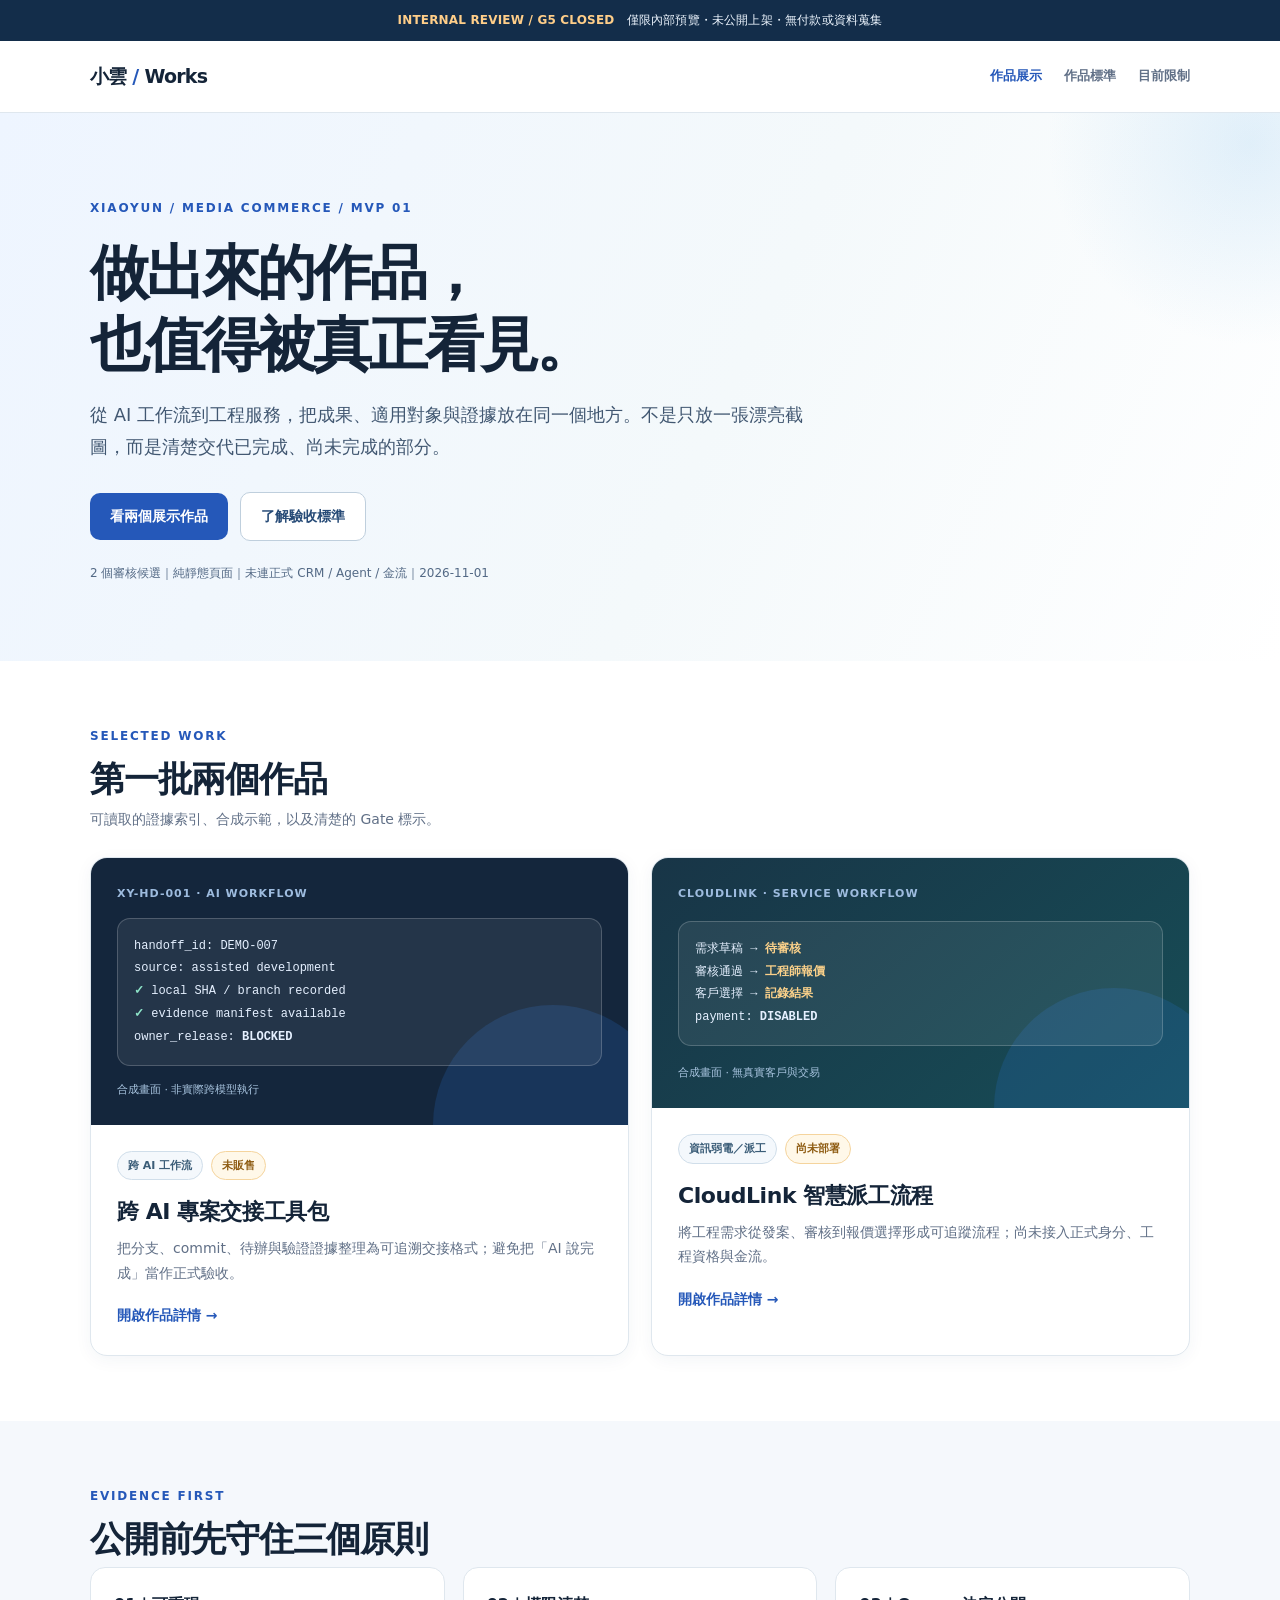
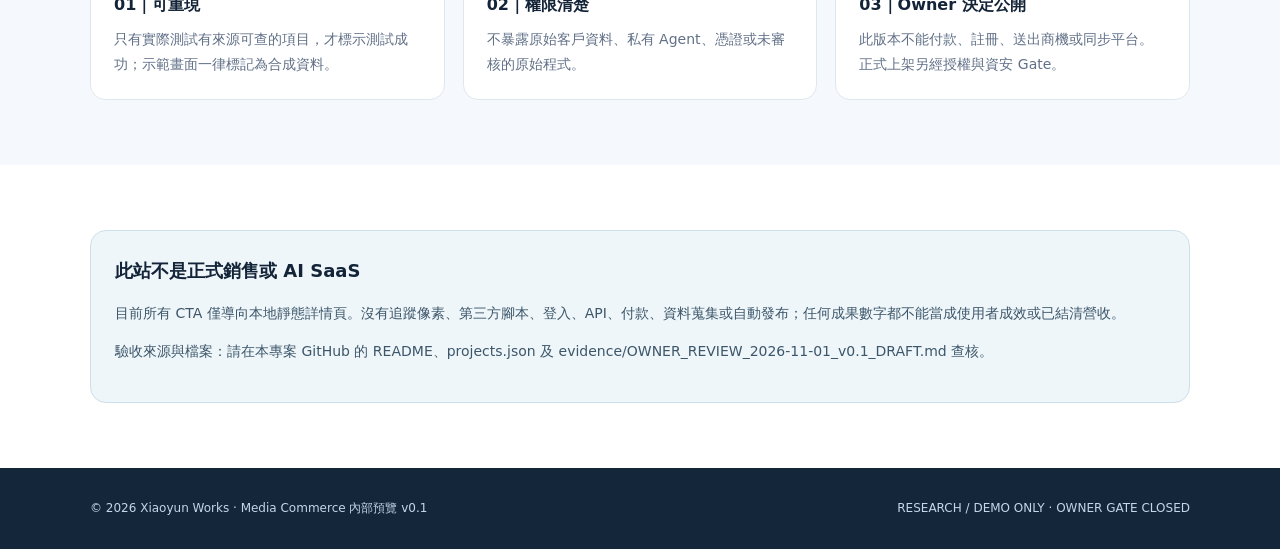
==== pocs/media-commerce-showcase/index.html @ f1eacba3 "feat(media-commerce): add isolated responsive showcase foundation" ====
<!doctype html>
<html lang="zh-Hant-TW"><head>
<meta charset="utf-8"><meta name="viewport" content="width=device-width,initial-scale=1">
<meta name="robots" content="noindex,nofollow,noarchive">
<meta name="description" content="小雲 Media Commerce｜兩項以證據為基礎的 AI 工具與工程工作流展示，供 Owner 內部審核。">
<title>小雲作品展示｜Media Commerce 內部 MVP</title>
<link rel="stylesheet" href="./assets/styles.css">
</head><body>
<a href="#main" class="skip">跳至主要內容</a>
<div class="notice"><b>INTERNAL REVIEW / G5 CLOSED</b>　僅限內部預覽・未公開上架・無付款或資料蒐集</div>
<header class="header"><div class="wrap"><a class="logo" href="./index.html">小雲<span> /</span> Works</a><nav class="nav" aria-label="主導覽"><a aria-current="page" href="./index.html">作品展示</a><a href="#approach">作品標準</a><a href="#limitations">目前限制</a></nav></div></header>
<main id="main">
<section class="hero"><div class="wrap">
<div class="eyebrow">XIAOYUN / MEDIA COMMERCE / MVP 01</div>
<h1>做出來的作品，<br>也值得被真正看見。</h1>
<p class="lead">從 AI 工作流到工程服務，把成果、適用對象與證據放在同一個地方。不是只放一張漂亮截圖，而是清楚交代已完成、尚未完成的部分。</p>
<div class="actions"><a class="button" href="#projects">看兩個展示作品</a><a class="button secondary" href="#approach">了解驗收標準</a></div>
<div class="meta">2 個審核候選｜純靜態頁面｜未連正式 CRM / Agent / 金流｜2026-11-01</div>
</div></section>
<section class="section" id="projects"><div class="wrap">
<div class="section-head"><div><div class="eyebrow">SELECTED WORK</div><h2>第一批兩個作品</h2><div class="section-intro">可讀取的證據索引、合成示範，以及清楚的 Gate 標示。</div></div></div>
<div class="grid2">
<article class="card"><div class="preview" aria-label="AI 交接工具合成示範畫面">
<div class="tag">XY-HD-001 · AI WORKFLOW</div><div class="screen">handoff_id: DEMO-007<br>source: assisted development<br><b>✓</b> local SHA / branch recorded<br><b>✓</b> evidence manifest available<br>owner_release: <strong>BLOCKED</strong></div><small>合成畫面 · 非實際跨模型執行</small></div>
<div class="card-body"><div class="chips"><span class="chip">跨 AI 工作流</span><span class="chip warn">未販售</span></div><h3>跨 AI 專案交接工具包</h3><p>把分支、commit、待辦與驗證證據整理為可追溯交接格式；避免把「AI 說完成」當作正式驗收。</p><a class="card-link" href="./xy-hd-001.html">開啟作品詳情 →</a></div></article>
<article class="card"><div class="preview teal" aria-label="CloudLink 合成發案工作流畫面">
<div class="tag">CLOUDLINK · SERVICE WORKFLOW</div><div class="screen">需求草稿 → <b>待審核</b><br>審核通過 → <b>工程師報價</b><br>客戶選擇 → <b>記錄結果</b><br>payment: <strong>DISABLED</strong></div><small>合成畫面 · 無真實客戶與交易</small></div>
<div class="card-body"><div class="chips"><span class="chip">資訊弱電／派工</span><span class="chip warn">尚未部署</span></div><h3>CloudLink 智慧派工流程</h3><p>將工程需求從發案、審核到報價選擇形成可追蹤流程；尚未接入正式身分、工程資格與金流。</p><a class="card-link" href="./cloudlink.html">開啟作品詳情 →</a></div></article>
</div></div></section>
<section class="section alt" id="approach"><div class="wrap">
<div class="eyebrow">EVIDENCE FIRST</div><h2>公開前先守住三個原則</h2>
<div class="grid3">
<div class="fact"><h3>01｜可重現</h3><p>只有實際測試有來源可查的項目，才標示測試成功；示範畫面一律標記為合成資料。</p></div>
<div class="fact"><h3>02｜權限清楚</h3><p>不暴露原始客戶資料、私有 Agent、憑證或未審核的原始程式。</p></div>
<div class="fact"><h3>03｜Owner 決定公開</h3><p>此版本不能付款、註冊、送出商機或同步平台。正式上架另經授權與資安 Gate。</p></div>
</div></div></section>
<section class="section" id="limitations"><div class="wrap"><div class="evidence"><h3>此站不是正式銷售或 AI SaaS</h3><p>目前所有 CTA 僅導向本地靜態詳情頁。沒有追蹤像素、第三方腳本、登入、API、付款、資料蒐集或自動發布；任何成果數字都不能當成使用者成效或已結清營收。</p><p class="fine">驗收來源與檔案：請在本專案 GitHub 的 README、projects.json 及 evidence/OWNER_REVIEW_2026-11-01_v0.1_DRAFT.md 查核。</p></div></div></section>
</main><footer class="footer"><div class="wrap"><span>© 2026 Xiaoyun Works · Media Commerce 內部預覽 v0.1</span><span>RESEARCH / DEMO ONLY · OWNER GATE CLOSED</span></div></footer>
</body></html>
---- pocs/media-commerce-showcase/assets/styles.css ----
:root{--ink:#142438;--muted:#617087;--line:#dfe7ee;--bg:#f5f8fc;--blue:#2558b9;--sea:#168077;--gold:#f4b45e;--navy:#11263f;--white:#fff;--shadow:0 18px 48px rgba(28,51,84,.09)}
*{box-sizing:border-box}html{scroll-behavior:smooth}body{margin:0;color:var(--ink);background:#fff;font:16px/1.75 system-ui,-apple-system,"Noto Sans TC","Microsoft JhengHei",sans-serif}a{color:inherit}a:focus-visible{outline:3px solid var(--gold);outline-offset:4px}button{font:inherit}.wrap{width:min(1100px,calc(100% - 48px));margin-inline:auto}.notice{background:#132d4a;color:#eef6ff;text-align:center;padding:10px 16px;font-size:12px;letter-spacing:.015em}.notice b{color:#ffce89}.header{border-bottom:1px solid var(--line);background:#fff}.header .wrap{display:flex;justify-content:space-between;align-items:center;gap:18px;padding-block:19px}.logo{text-decoration:none;font-size:19px;font-weight:850;letter-spacing:-.04em}.logo span{color:var(--blue)}.nav{display:flex;gap:22px;align-items:center;flex-wrap:wrap}.nav a{text-decoration:none;font-size:13px;color:var(--muted);font-weight:650}.nav a:hover,.nav a[aria-current=page]{color:var(--blue)}.hero{position:relative;overflow:hidden;background:linear-gradient(115deg,#eef5ff 0%,#f4f9fb 56%,#fff 100%);padding:85px 0 77px}.hero:after{content:"";position:absolute;width:440px;height:440px;border-radius:50%;right:-190px;top:-190px;background:radial-gradient(circle,#92c7ee40,transparent 65%);pointer-events:none}.eyebrow{font-size:12px;letter-spacing:.15em;font-weight:850;color:var(--blue);text-transform:uppercase}.hero h1{font-size:clamp(36px,5.1vw,59px);letter-spacing:-.055em;line-height:1.22;margin:18px 0;max-width:790px}.lead{font-size:18px;color:#415771;max-width:730px;margin:0}.actions{display:flex;gap:12px;align-items:center;flex-wrap:wrap;margin-top:30px}.button{display:inline-flex;align-items:center;justify-content:center;min-height:46px;padding:11px 20px;border-radius:10px;background:var(--blue);color:white;text-decoration:none;font-size:14px;font-weight:750;transition:transform .15s}.button:hover{transform:translateY(-2px)}.button.secondary{color:#274b77;background:white;border:1px solid #bfcfdd}.meta{margin-top:22px;font-size:12px;color:#536985}.section{padding:65px 0}.section.alt{background:var(--bg)}.section-head{display:flex;justify-content:space-between;align-items:end;gap:24px;margin-bottom:26px}.section h2{font-size:clamp(26px,3.4vw,35px);line-height:1.35;letter-spacing:-.035em;margin:9px 0 4px}.section-intro{color:var(--muted);font-size:14px}.grid2{display:grid;grid-template-columns:repeat(2,minmax(0,1fr));gap:22px}.grid3{display:grid;grid-template-columns:repeat(3,minmax(0,1fr));gap:18px}.card{min-width:0;background:white;border:1px solid var(--line);border-radius:17px;overflow:hidden;box-shadow:0 4px 17px #1d3d5b0d}.card-body{padding:26px}.card h3{margin:0 0 8px;font-size:22px;letter-spacing:-.02em;line-height:1.45}.card p{margin:0 0 16px;color:var(--muted);font-size:14px}.card-link{display:inline-block;font-weight:780;color:var(--blue);text-decoration:none;font-size:14px}.card-link:hover{text-decoration:underline}.chips{display:flex;flex-wrap:wrap;gap:8px;margin-bottom:16px}.chip{border:1px solid #d0deea;border-radius:50px;padding:4px 10px;font-size:11px;font-weight:750;color:#3b5d78;background:#f4f8fc}.chip.warn{color:#8e5b11;border-color:#f5d49d;background:#fff8e9}.preview{min-height:250px;background:#14263c;padding:26px;display:flex;flex-direction:column;justify-content:space-between;gap:14px;color:#e5f0ff;position:relative;overflow:hidden}.preview:after{content:"";position:absolute;inset:auto -45px -120px auto;width:240px;height:240px;border-radius:50%;background:#2b75cf33}.preview.teal{background:linear-gradient(140deg,#183547,#174d56)}.preview .tag{font-size:11px;font-weight:800;color:#9ebcdf;letter-spacing:.09em}.preview .screen{position:relative;z-index:1;background:#ffffff12;border:1px solid #ffffff32;border-radius:13px;padding:16px;font-size:12px;font-family:ui-monospace,Consolas,monospace;line-height:1.9;overflow-wrap:anywhere}.preview .screen b{color:#8ee5c9}.preview.teal .screen b{color:#fbd18a}.preview small{font-size:11px;color:#a8c4df}.detail-hero{padding:66px 0;background:linear-gradient(120deg,#eef5ff,#fff)}.detail-grid{display:grid;grid-template-columns:minmax(0,1.1fr) minmax(0,.9fr);gap:35px;align-items:center}.detail-hero h1{font-size:clamp(34px,4.4vw,50px);line-height:1.25;letter-spacing:-.05em;margin:16px 0}.detail-hero .preview{border-radius:18px;min-height:330px;box-shadow:var(--shadow)}.detail-hero .lead{font-size:16px}.band{padding:16px 20px;background:#fff8e9;border-left:4px solid #e6aa52;border-radius:0 12px 12px 0;font-size:13px;color:#775421;margin-top:25px}.steps{list-style:none;margin:0;padding:0;display:grid;gap:12px}.steps li{border:1px solid var(--line);border-radius:12px;padding:17px 20px;background:white}.steps strong{display:block;margin-bottom:5px}.steps span{font-size:13px;color:var(--muted)}.fact{padding:23px;border:1px solid var(--line);border-radius:15px;background:#fff}.fact h3{font-size:16px;margin:0 0 8px}.fact p{font-size:14px;color:var(--muted);margin:0}.evidence{border:1px solid #cce0eb;border-radius:16px;background:#eef6fa;padding:24px}.evidence h3{margin:0 0 9px;font-size:18px}.evidence p,.evidence li{font-size:14px;color:#3d5669}.evidence ul{margin:10px 0 0;padding-left:19px}.evidence a{color:#1d5696;font-weight:700}.fine{color:var(--muted);font-size:12px}.footer{background:#14263a;color:#c5d6e7;padding:30px 0;font-size:12px}.footer .wrap{display:flex;justify-content:space-between;align-items:center;gap:18px;flex-wrap:wrap}.footer a{color:#d9eafa}.skip{position:absolute;top:-100px;left:10px;padding:10px;background:#fff;z-index:20}.skip:focus{top:10px}@media(max-width:790px){.detail-grid,.grid2,.grid3{grid-template-columns:1fr}.detail-hero{padding:44px 0}.hero{padding:57px 0}.header .wrap{flex-direction:column;align-items:flex-start}.section{padding:48px 0}.detail-hero .preview{min-height:240px}.section-head{align-items:start;flex-direction:column}.wrap{width:min(100% - 32px,1100px)}}@media(max-width:390px){.hero h1{font-size:34px}.detail-hero h1{font-size:32px}.nav{gap:12px}.actions .button{width:100%}.card-body{padding:20px}.preview{padding:19px}}@media(prefers-reduced-motion:reduce){html{scroll-behavior:auto}.button{transition:none}.button:hover{transform:none}}
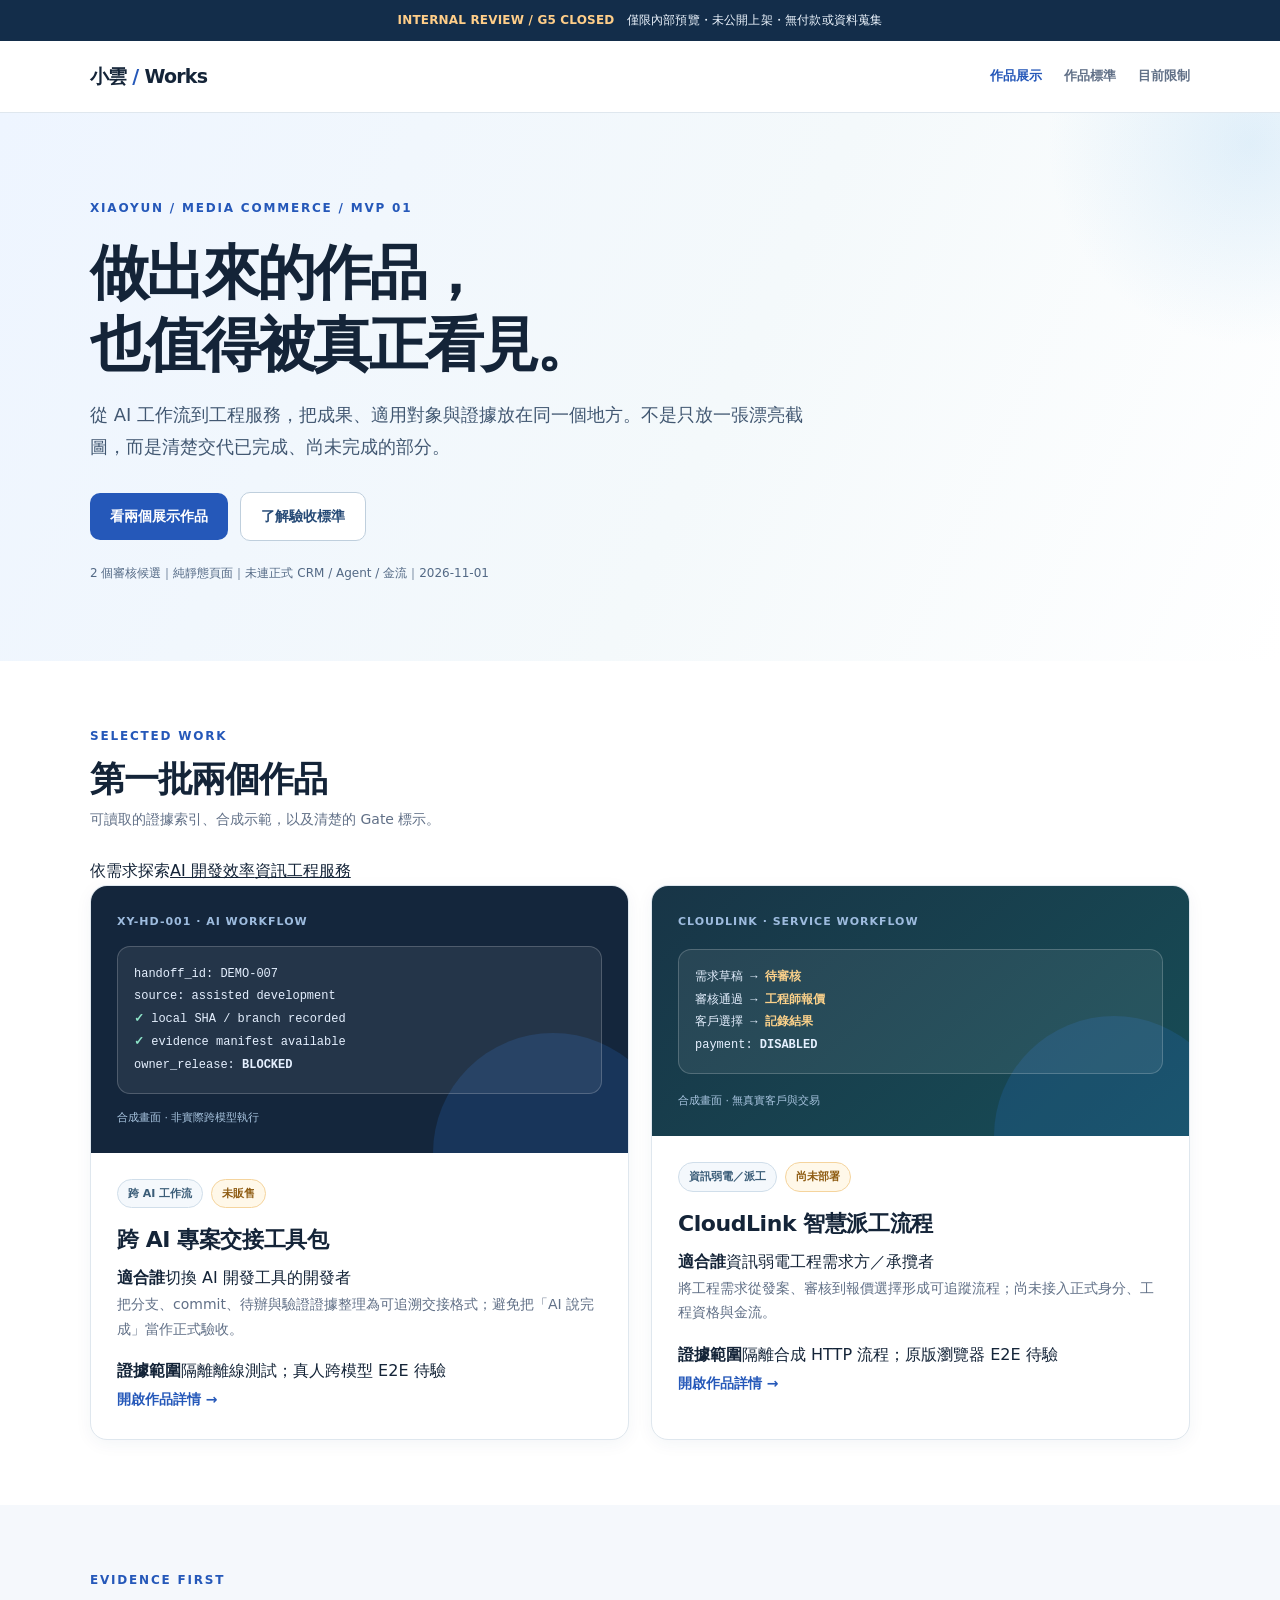
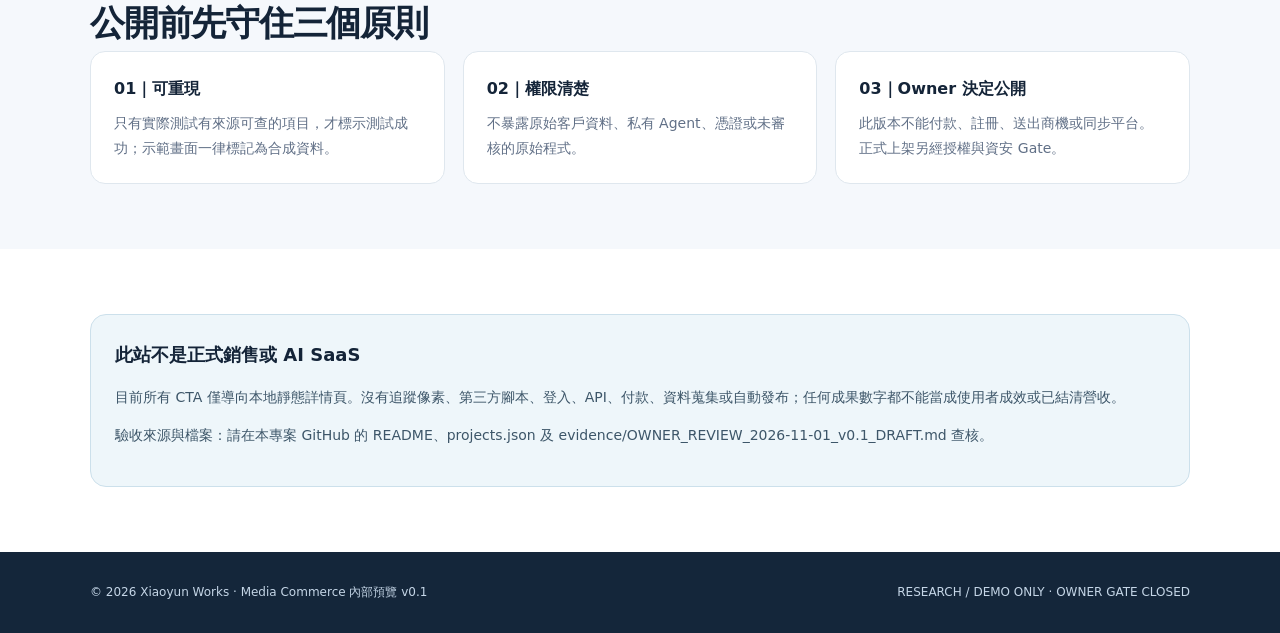
==== commit 576272be: "feat(showcase): add accessible category discovery and proof-first project cards" ====
--- a/pocs/media-commerce-showcase/index.html
+++ b/pocs/media-commerce-showcase/index.html
@@ -19,13 +19,14 @@
 </div></section>
 <section class="section" id="projects"><div class="wrap">
 <div class="section-head"><div><div class="eyebrow">SELECTED WORK</div><h2>第一批兩個作品</h2><div class="section-intro">可讀取的證據索引、合成示範，以及清楚的 Gate 標示。</div></div></div>
+<nav class="topic-nav" aria-label="依需求探索作品"><span>依需求探索</span><a href="#case-ai">AI 開發效率</a><a href="#case-service">資訊工程服務</a></nav>
 <div class="grid2">
-<article class="card"><div class="preview" aria-label="AI 交接工具合成示範畫面">
+<article class="card" id="case-ai"><div class="preview" aria-label="AI 交接工具合成示範畫面">
 <div class="tag">XY-HD-001 · AI WORKFLOW</div><div class="screen">handoff_id: DEMO-007<br>source: assisted development<br><b>✓</b> local SHA / branch recorded<br><b>✓</b> evidence manifest available<br>owner_release: <strong>BLOCKED</strong></div><small>合成畫面 · 非實際跨模型執行</small></div>
-<div class="card-body"><div class="chips"><span class="chip">跨 AI 工作流</span><span class="chip warn">未販售</span></div><h3>跨 AI 專案交接工具包</h3><p>把分支、commit、待辦與驗證證據整理為可追溯交接格式；避免把「AI 說完成」當作正式驗收。</p><a class="card-link" href="./xy-hd-001.html">開啟作品詳情 →</a></div></article>
-<article class="card"><div class="preview teal" aria-label="CloudLink 合成發案工作流畫面">
+<div class="card-body"><div class="chips"><span class="chip">跨 AI 工作流</span><span class="chip warn">未販售</span></div><h3>跨 AI 專案交接工具包</h3><div class="inline-proof"><strong>適合誰</strong>切換 AI 開發工具的開發者</div><p>把分支、commit、待辦與驗證證據整理為可追溯交接格式；避免把「AI 說完成」當作正式驗收。</p><div class="inline-proof"><strong>證據範圍</strong>隔離離線測試；真人跨模型 E2E 待驗</div><a class="card-link" href="./xy-hd-001.html">開啟作品詳情 →</a></div></article>
+<article class="card" id="case-service"><div class="preview teal" aria-label="CloudLink 合成發案工作流畫面">
 <div class="tag">CLOUDLINK · SERVICE WORKFLOW</div><div class="screen">需求草稿 → <b>待審核</b><br>審核通過 → <b>工程師報價</b><br>客戶選擇 → <b>記錄結果</b><br>payment: <strong>DISABLED</strong></div><small>合成畫面 · 無真實客戶與交易</small></div>
-<div class="card-body"><div class="chips"><span class="chip">資訊弱電／派工</span><span class="chip warn">尚未部署</span></div><h3>CloudLink 智慧派工流程</h3><p>將工程需求從發案、審核到報價選擇形成可追蹤流程；尚未接入正式身分、工程資格與金流。</p><a class="card-link" href="./cloudlink.html">開啟作品詳情 →</a></div></article>
+<div class="card-body"><div class="chips"><span class="chip">資訊弱電／派工</span><span class="chip warn">尚未部署</span></div><h3>CloudLink 智慧派工流程</h3><div class="inline-proof"><strong>適合誰</strong>資訊弱電工程需求方／承攬者</div><p>將工程需求從發案、審核到報價選擇形成可追蹤流程；尚未接入正式身分、工程資格與金流。</p><div class="inline-proof"><strong>證據範圍</strong>隔離合成 HTTP 流程；原版瀏覽器 E2E 待驗</div><a class="card-link" href="./cloudlink.html">開啟作品詳情 →</a></div></article>
 </div></div></section>
 <section class="section alt" id="approach"><div class="wrap">
 <div class="eyebrow">EVIDENCE FIRST</div><h2>公開前先守住三個原則</h2>
--- a/pocs/media-commerce-showcase/assets/styles.css
+++ b/pocs/media-commerce-showcase/assets/styles.css
@@ -1,3 +1,3 @@
 
 :root{--ink:#142438;--muted:#617087;--line:#dfe7ee;--bg:#f5f8fc;--blue:#2558b9;--sea:#168077;--gold:#f4b45e;--navy:#11263f;--white:#fff;--shadow:0 18px 48px rgba(28,51,84,.09)}
-*{box-sizing:border-box}html{scroll-behavior:smooth}body{margin:0;color:var(--ink);background:#fff;font:16px/1.75 system-ui,-apple-system,"Noto Sans TC","Microsoft JhengHei",sans-serif}a{color:inherit}a:focus-visible{outline:3px solid var(--gold);outline-offset:4px}button{font:inherit}.wrap{width:min(1100px,calc(100% - 48px));margin-inline:auto}.notice{background:#132d4a;color:#eef6ff;text-align:center;padding:10px 16px;font-size:12px;letter-spacing:.015em}.notice b{color:#ffce89}.header{border-bottom:1px solid var(--line);background:#fff}.header .wrap{display:flex;justify-content:space-between;align-items:center;gap:18px;padding-block:19px}.logo{text-decoration:none;font-size:19px;font-weight:850;letter-spacing:-.04em}.logo span{color:var(--blue)}.nav{display:flex;gap:22px;align-items:center;flex-wrap:wrap}.nav a{text-decoration:none;font-size:13px;color:var(--muted);font-weight:650}.nav a:hover,.nav a[aria-current=page]{color:var(--blue)}.hero{position:relative;overflow:hidden;background:linear-gradient(115deg,#eef5ff 0%,#f4f9fb 56%,#fff 100%);padding:85px 0 77px}.hero:after{content:"";position:absolute;width:440px;height:440px;border-radius:50%;right:-190px;top:-190px;background:radial-gradient(circle,#92c7ee40,transparent 65%);pointer-events:none}.eyebrow{font-size:12px;letter-spacing:.15em;font-weight:850;color:var(--blue);text-transform:uppercase}.hero h1{font-size:clamp(36px,5.1vw,59px);letter-spacing:-.055em;line-height:1.22;margin:18px 0;max-width:790px}.lead{font-size:18px;color:#415771;max-width:730px;margin:0}.actions{display:flex;gap:12px;align-items:center;flex-wrap:wrap;margin-top:30px}.button{display:inline-flex;align-items:center;justify-content:center;min-height:46px;padding:11px 20px;border-radius:10px;background:var(--blue);color:white;text-decoration:none;font-size:14px;font-weight:750;transition:transform .15s}.button:hover{transform:translateY(-2px)}.button.secondary{color:#274b77;background:white;border:1px solid #bfcfdd}.meta{margin-top:22px;font-size:12px;color:#536985}.section{padding:65px 0}.section.alt{background:var(--bg)}.section-head{display:flex;justify-content:space-between;align-items:end;gap:24px;margin-bottom:26px}.section h2{font-size:clamp(26px,3.4vw,35px);line-height:1.35;letter-spacing:-.035em;margin:9px 0 4px}.section-intro{color:var(--muted);font-size:14px}.grid2{display:grid;grid-template-columns:repeat(2,minmax(0,1fr));gap:22px}.grid3{display:grid;grid-template-columns:repeat(3,minmax(0,1fr));gap:18px}.card{min-width:0;background:white;border:1px solid var(--line);border-radius:17px;overflow:hidden;box-shadow:0 4px 17px #1d3d5b0d}.card-body{padding:26px}.card h3{margin:0 0 8px;font-size:22px;letter-spacing:-.02em;line-height:1.45}.card p{margin:0 0 16px;color:var(--muted);font-size:14px}.card-link{display:inline-block;font-weight:780;color:var(--blue);text-decoration:none;font-size:14px}.card-link:hover{text-decoration:underline}.chips{display:flex;flex-wrap:wrap;gap:8px;margin-bottom:16px}.chip{border:1px solid #d0deea;border-radius:50px;padding:4px 10px;font-size:11px;font-weight:750;color:#3b5d78;background:#f4f8fc}.chip.warn{color:#8e5b11;border-color:#f5d49d;background:#fff8e9}.preview{min-height:250px;background:#14263c;padding:26px;display:flex;flex-direction:column;justify-content:space-between;gap:14px;color:#e5f0ff;position:relative;overflow:hidden}.preview:after{content:"";position:absolute;inset:auto -45px -120px auto;width:240px;height:240px;border-radius:50%;background:#2b75cf33}.preview.teal{background:linear-gradient(140deg,#183547,#174d56)}.preview .tag{font-size:11px;font-weight:800;color:#9ebcdf;letter-spacing:.09em}.preview .screen{position:relative;z-index:1;background:#ffffff12;border:1px solid #ffffff32;border-radius:13px;padding:16px;font-size:12px;font-family:ui-monospace,Consolas,monospace;line-height:1.9;overflow-wrap:anywhere}.preview .screen b{color:#8ee5c9}.preview.teal .screen b{color:#fbd18a}.preview small{font-size:11px;color:#a8c4df}.detail-hero{padding:66px 0;background:linear-gradient(120deg,#eef5ff,#fff)}.detail-grid{display:grid;grid-template-columns:minmax(0,1.1fr) minmax(0,.9fr);gap:35px;align-items:center}.detail-hero h1{font-size:clamp(34px,4.4vw,50px);line-height:1.25;letter-spacing:-.05em;margin:16px 0}.detail-hero .preview{border-radius:18px;min-height:330px;box-shadow:var(--shadow)}.detail-hero .lead{font-size:16px}.band{padding:16px 20px;background:#fff8e9;border-left:4px solid #e6aa52;border-radius:0 12px 12px 0;font-size:13px;color:#775421;margin-top:25px}.steps{list-style:none;margin:0;padding:0;display:grid;gap:12px}.steps li{border:1px solid var(--line);border-radius:12px;padding:17px 20px;background:white}.steps strong{display:block;margin-bottom:5px}.steps span{font-size:13px;color:var(--muted)}.fact{padding:23px;border:1px solid var(--line);border-radius:15px;background:#fff}.fact h3{font-size:16px;margin:0 0 8px}.fact p{font-size:14px;color:var(--muted);margin:0}.evidence{border:1px solid #cce0eb;border-radius:16px;background:#eef6fa;padding:24px}.evidence h3{margin:0 0 9px;font-size:18px}.evidence p,.evidence li{font-size:14px;color:#3d5669}.evidence ul{margin:10px 0 0;padding-left:19px}.evidence a{color:#1d5696;font-weight:700}.fine{color:var(--muted);font-size:12px}.footer{background:#14263a;color:#c5d6e7;padding:30px 0;font-size:12px}.footer .wrap{display:flex;justify-content:space-between;align-items:center;gap:18px;flex-wrap:wrap}.footer a{color:#d9eafa}.skip{position:absolute;top:-100px;left:10px;padding:10px;background:#fff;z-index:20}.skip:focus{top:10px}@media(max-width:790px){.detail-grid,.grid2,.grid3{grid-template-columns:1fr}.detail-hero{padding:44px 0}.hero{padding:57px 0}.header .wrap{flex-direction:column;align-items:flex-start}.section{padding:48px 0}.detail-hero .preview{min-height:240px}.section-head{align-items:start;flex-direction:column}.wrap{width:min(100% - 32px,1100px)}}@media(max-width:390px){.hero h1{font-size:34px}.detail-hero h1{font-size:32px}.nav{gap:12px}.actions .button{width:100%}.card-body{padding:20px}.preview{padding:19px}}@media(prefers-reduced-motion:reduce){html{scroll-behavior:auto}.button{transition:none}.button:hover{transform:none}}
+*{box-sizing:border-box}html{scroll-behavior:smooth}body{margin:0;color:var(--ink);background:#fff;font:16px/1.75 system-ui,-apple-system,"Noto Sans TC","Noto Sans CJK TC","Microsoft JhengHei",sans-serif}a{color:inherit}a:focus-visible{outline:3px solid var(--gold);outline-offset:4px}button{font:inherit}.wrap{width:min(1100px,calc(100% - 48px));margin-inline:auto}.notice{background:#132d4a;color:#eef6ff;text-align:center;padding:10px 16px;font-size:12px;letter-spacing:.015em}.notice b{color:#ffce89}.header{border-bottom:1px solid var(--line);background:#fff}.header .wrap{display:flex;justify-content:space-between;align-items:center;gap:18px;padding-block:19px}.logo{text-decoration:none;font-size:19px;font-weight:850;letter-spacing:-.04em}.logo span{color:var(--blue)}.nav{display:flex;gap:22px;align-items:center;flex-wrap:wrap}.nav a{text-decoration:none;font-size:13px;color:var(--muted);font-weight:650}.nav a:hover,.nav a[aria-current=page]{color:var(--blue)}.hero{position:relative;overflow:hidden;background:linear-gradient(115deg,#eef5ff 0%,#f4f9fb 56%,#fff 100%);padding:85px 0 77px}.hero:after{content:"";position:absolute;width:440px;height:440px;border-radius:50%;right:-190px;top:-190px;background:radial-gradient(circle,#92c7ee40,transparent 65%);pointer-events:none}.eyebrow{font-size:12px;letter-spacing:.15em;font-weight:850;color:var(--blue);text-transform:uppercase}.hero h1{font-size:clamp(36px,5.1vw,59px);letter-spacing:-.055em;line-height:1.22;margin:18px 0;max-width:790px}.lead{font-size:18px;color:#415771;max-width:730px;margin:0}.actions{display:flex;gap:12px;align-items:center;flex-wrap:wrap;margin-top:30px}.button{display:inline-flex;align-items:center;justify-content:center;min-height:46px;padding:11px 20px;border-radius:10px;background:var(--blue);color:white;text-decoration:none;font-size:14px;font-weight:750;transition:transform .15s}.button:hover{transform:translateY(-2px)}.button.secondary{color:#274b77;background:white;border:1px solid #bfcfdd}.meta{margin-top:22px;font-size:12px;color:#536985}.section{padding:65px 0}.section.alt{background:var(--bg)}.section-head{display:flex;justify-content:space-between;align-items:end;gap:24px;margin-bottom:26px}.section h2{font-size:clamp(26px,3.4vw,35px);line-height:1.35;letter-spacing:-.035em;margin:9px 0 4px}.section-intro{color:var(--muted);font-size:14px}.grid2{display:grid;grid-template-columns:repeat(2,minmax(0,1fr));gap:22px}.grid3{display:grid;grid-template-columns:repeat(3,minmax(0,1fr));gap:18px}.card{min-width:0;background:white;border:1px solid var(--line);border-radius:17px;overflow:hidden;box-shadow:0 4px 17px #1d3d5b0d}.card-body{padding:26px}.card h3{margin:0 0 8px;font-size:22px;letter-spacing:-.02em;line-height:1.45}.card p{margin:0 0 16px;color:var(--muted);font-size:14px}.card-link{display:inline-block;font-weight:780;color:var(--blue);text-decoration:none;font-size:14px}.card-link:hover{text-decoration:underline}.chips{display:flex;flex-wrap:wrap;gap:8px;margin-bottom:16px}.chip{border:1px solid #d0deea;border-radius:50px;padding:4px 10px;font-size:11px;font-weight:750;color:#3b5d78;background:#f4f8fc}.chip.warn{color:#8e5b11;border-color:#f5d49d;background:#fff8e9}.preview{min-height:250px;background:#14263c;padding:26px;display:flex;flex-direction:column;justify-content:space-between;gap:14px;color:#e5f0ff;position:relative;overflow:hidden}.preview:after{content:"";position:absolute;inset:auto -45px -120px auto;width:240px;height:240px;border-radius:50%;background:#2b75cf33}.preview.teal{background:linear-gradient(140deg,#183547,#174d56)}.preview .tag{font-size:11px;font-weight:800;color:#9ebcdf;letter-spacing:.09em}.preview .screen{position:relative;z-index:1;background:#ffffff12;border:1px solid #ffffff32;border-radius:13px;padding:16px;font-size:12px;font-family:ui-monospace,Consolas,monospace;line-height:1.9;overflow-wrap:anywhere}.preview .screen b{color:#8ee5c9}.preview.teal .screen b{color:#fbd18a}.preview small{font-size:11px;color:#a8c4df}.detail-hero{padding:66px 0;background:linear-gradient(120deg,#eef5ff,#fff)}.detail-grid{display:grid;grid-template-columns:minmax(0,1.1fr) minmax(0,.9fr);gap:35px;align-items:center}.detail-hero h1{font-size:clamp(34px,4.4vw,50px);line-height:1.25;letter-spacing:-.05em;margin:16px 0}.detail-hero .preview{border-radius:18px;min-height:330px;box-shadow:var(--shadow)}.detail-hero .lead{font-size:16px}.band{padding:16px 20px;background:#fff8e9;border-left:4px solid #e6aa52;border-radius:0 12px 12px 0;font-size:13px;color:#775421;margin-top:25px}.steps{list-style:none;margin:0;padding:0;display:grid;gap:12px}.steps li{border:1px solid var(--line);border-radius:12px;padding:17px 20px;background:white}.steps strong{display:block;margin-bottom:5px}.steps span{font-size:13px;color:var(--muted)}.fact{padding:23px;border:1px solid var(--line);border-radius:15px;background:#fff}.fact h3{font-size:16px;margin:0 0 8px}.fact p{font-size:14px;color:var(--muted);margin:0}.evidence{border:1px solid #cce0eb;border-radius:16px;background:#eef6fa;padding:24px}.evidence h3{margin:0 0 9px;font-size:18px}.evidence p,.evidence li{font-size:14px;color:#3d5669}.evidence ul{margin:10px 0 0;padding-left:19px}.evidence a{color:#1d5696;font-weight:700}.fine{color:var(--muted);font-size:12px}.footer{background:#14263a;color:#c5d6e7;padding:30px 0;font-size:12px}.footer .wrap{display:flex;justify-content:space-between;align-items:center;gap:18px;flex-wrap:wrap}.footer a{color:#d9eafa}.skip{position:absolute;top:-100px;left:10px;padding:10px;background:#fff;z-index:20}.skip:focus{top:10px}@media(max-width:790px){.detail-grid,.grid2,.grid3{grid-template-columns:1fr}.detail-hero{padding:44px 0}.hero{padding:57px 0}.header .wrap{flex-direction:column;align-items:flex-start}.section{padding:48px 0}.detail-hero .preview{min-height:240px}.section-head{align-items:start;flex-direction:column}.wrap{width:min(100% - 32px,1100px)}}@media(max-width:390px){.hero h1{font-size:34px}.detail-hero h1{font-size:32px}.nav{gap:12px}.actions .button{width:100%}.card-body{padding:20px}.preview{padding:19px}}@media(prefers-reduced-motion:reduce){html{scroll-behavior:auto}.button{transition:none}.button:hover{transform:none}}
